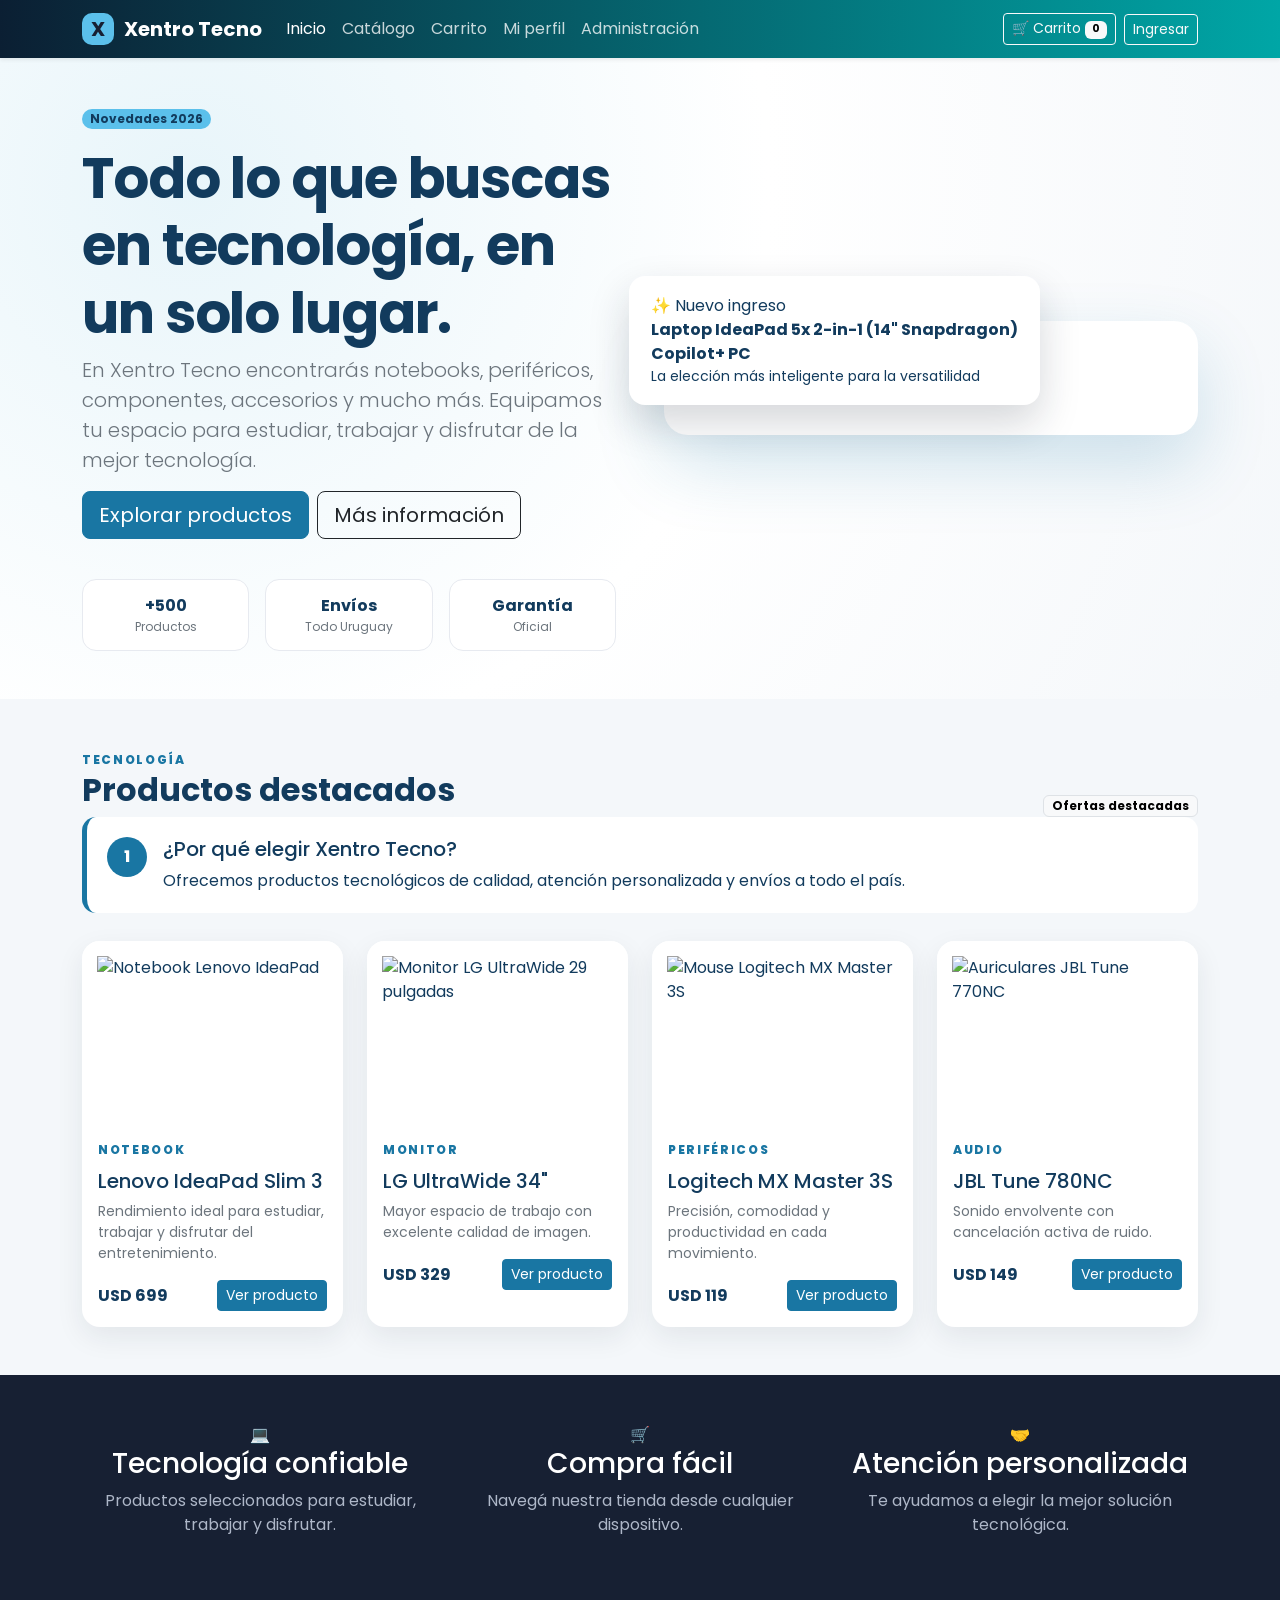
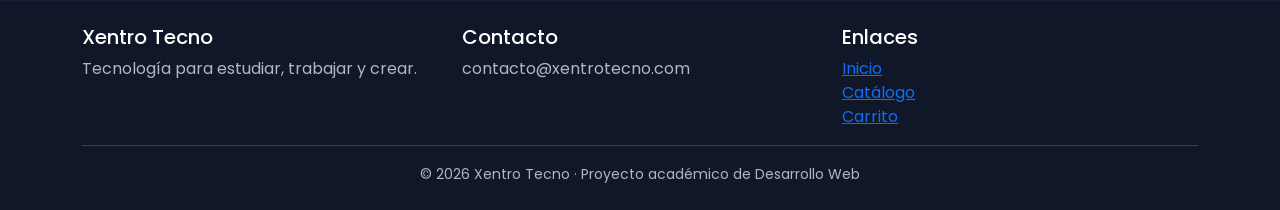
==== index.html @ 8dbfc78c "Corrección de errores Mejora búsqueda y restaura funcionalidades base." ====
<!doctype html>
<html lang="es">

<head>
    <meta charset="utf-8">
    <meta name="viewport" content="width=device-width, initial-scale=1">

    <link href="https://cdn.jsdelivr.net/npm/bootstrap@5.3.3/dist/css/bootstrap.min.css" rel="stylesheet">

    <link href="https://fonts.googleapis.com/css2?family=Poppins:wght@400;500;600;700;800&display=swap"
        rel="stylesheet">

    <link rel="stylesheet" href="css/styles.css">

    <title>Xentro Tecno | Inicio</title>
</head>

<body class="d-flex flex-column min-vh-100" data-page="inicio">

    <!-- ENCABEZADO Y NAVEGACIÓN -->
    <header>
        <nav class="navbar navbar-expand-lg navbar-dark sticky-top shadow-sm" aria-label="Navegación principal">
            <div class="container">

                <a class="navbar-brand fw-bold" href="index.html">
                    <span class="brand-mark" aria-hidden="true">X</span>
                    Xentro Tecno
                </a>

                <button class="navbar-toggler" type="button" data-bs-toggle="collapse" data-bs-target="#mainNav"
                    aria-controls="mainNav" aria-expanded="false" aria-label="Abrir menú de navegación">
                    <span class="navbar-toggler-icon"></span>
                </button>

                <div class="collapse navbar-collapse" id="mainNav">

                    <ul class="navbar-nav me-auto">
                        <li class="nav-item">
                            <a class="nav-link" data-page="inicio" href="index.html">Inicio</a>
                        </li>

                        <li class="nav-item">
                            <a class="nav-link" data-page="catalogo" href="catalogo.html">Catálogo</a>
                        </li>


                        <li class="nav-item">
                            <a class="nav-link" data-page="carrito" href="carrito.html">Carrito</a>
                        </li>

                        <li class="nav-item">
                            <a class="nav-link" data-page="perfil" href="perfil.html">Mi perfil</a>
                        </li>

                        <li class="nav-item">
                            <a class="nav-link" data-page="admin" href="admin.html">Administración</a>
                        </li>
                    </ul>

                    <a class="btn btn-outline-light btn-sm me-2" href="carrito.html">
                        <span aria-hidden="true">🛒</span>
                        Carrito
                        <span class="badge text-bg-light">0</span>
                    </a>

                    <button class="btn btn-outline-light btn-sm" id="btnLoginPlaceholder" type="button">
                        Ingresar
                    </button>

                </div>
            </div>
        </nav>
    </header>


    <!-- CONTENIDO PRINCIPAL -->
    <main class="flex-grow-1">

        <!-- HERO -->
        <section class="hero" aria-labelledby="titulo-principal">
            <div class="container py-5">

                <div class="row align-items-center g-5">

                    <div class="col-lg-6">

                        <span class="badge rounded-pill mb-3" style="background-color: #5bc0eb; color: #123b5d;">
                            Novedades 2026
                        </span>

                        <h1 id="titulo-principal" class="display-4 fw-bold">
                            Todo lo que buscas en tecnología, en un solo lugar.
                        </h1>

                        <p class="lead text-secondary">
                            En Xentro Tecno encontrarás notebooks, periféricos,
                            componentes, accesorios y mucho más. Equipamos tu espacio
                            para estudiar, trabajar y disfrutar de la mejor tecnología.
                        </p>

                        <div class="d-flex gap-2 flex-wrap">
                            <a class="btn btn-primary btn-lg" href="catalogo.html">
                                Explorar productos
                            </a>

                            <button class="btn btn-outline-dark btn-lg" id="btnProjectInfo" type="button">
                                Más información
                            </button>
                        </div>

                        <div class="row g-3 mt-4">

                            <div class="col-4">
                                <div class="metric">
                                    <strong>+500</strong>
                                    <span>Productos</span>
                                </div>
                            </div>

                            <div class="col-4">
                                <div class="metric">
                                    <strong>Envíos</strong>
                                    <span>Todo Uruguay</span>
                                </div>
                            </div>

                            <div class="col-4">
                                <div class="metric">
                                    <strong>Garantía</strong>
                                    <span>Oficial</span>
                                </div>
                            </div>

                        </div>
                    </div>


                    <!-- PRODUCTO DESTACADO -->
                    <div class="col-lg-6">
                        <div class="hero-card">

                            <div class="hero-card-header" aria-hidden="true">
                                <span class="dot"></span>
                                <span class="dot"></span>
                                <span class="dot"></span>
                            </div>

                            <img src="img/lenovo-ideapad-5x.jpg" class="hero-product-image"
                                alt="Notebook Lenovo IdeaPad 5x 2-in-1">

                            <div class="floating-card">
                                <span>✨ Nuevo ingreso</span>

                                <strong>
                                    Laptop IdeaPad 5x 2-in-1 (14" Snapdragon)
                                    <br>
                                    Copilot+ PC
                                </strong>

                                <small>
                                    La elección más inteligente para la versatilidad
                                </small>
                            </div>

                        </div>
                    </div>

                </div>
            </div>
        </section>


        <!-- PRODUCTOS DESTACADOS -->
        <section class="container py-5" aria-labelledby="productos-destacados">

            <div class="section-heading">
                <div>
                    <span class="eyebrow">Tecnología</span>
                    <h2 id="productos-destacados" class="fw-bold">
                        Productos destacados
                    </h2>
                </div>

                <span class="badge text-bg-light border">
                    Ofertas destacadas
                </span>
            </div>


            <div class="student-task">

                <div class="student-task-number" aria-hidden="true">
                    1
                </div>

                <div>
                    <h3 class="h5">
                        ¿Por qué elegir Xentro Tecno?
                    </h3>

                    <p class="mb-0">
                        Ofrecemos productos tecnológicos de calidad,
                        atención personalizada y envíos a todo el país.
                    </p>
                </div>

            </div>


            <div class="row g-4 mt-1">

                <!-- PRODUCTO 1 -->
                <div class="col-md-6 col-xl-3">
                    <article class="placeholder-product">

                        <img src="img/notebook.jpg" class="card-img-top product-image" alt="Notebook Lenovo IdeaPad">

                        <div class="p-3">

                            <span class="eyebrow">
                                Notebook
                            </span>

                            <h3 class="h5 mt-2">
                                Lenovo IdeaPad Slim 3
                            </h3>

                            <p class="text-secondary small">
                                Rendimiento ideal para estudiar, trabajar
                                y disfrutar del entretenimiento.
                            </p>

                            <div class="d-flex justify-content-between align-items-center">
                                <strong>USD 699</strong>

                                <a href="producto.html?id=p3" class="btn btn-primary btn-sm">
                                    Ver producto
                                </a>
                            </div>

                        </div>
                    </article>
                </div>


                <!-- PRODUCTO 2 -->
                <div class="col-md-6 col-xl-3">
                    <article class="placeholder-product">

                        <img src="img/monitor.jpg" class="card-img-top product-image"
                            alt="Monitor LG UltraWide 29 pulgadas">

                        <div class="p-3">

                            <span class="eyebrow">
                                Monitor
                            </span>

                            <h3 class="h5 mt-2">
                                LG UltraWide 34"
                            </h3>

                            <p class="text-secondary small">
                                Mayor espacio de trabajo con excelente
                                calidad de imagen.
                            </p>

                            <div class="d-flex justify-content-between align-items-center">
                                <strong>USD 329</strong>

                                <a href="producto.html?id=p5" class="btn btn-primary btn-sm">
                                    Ver producto
                                </a>
                            </div>

                        </div>
                    </article>
                </div>


                <!-- PRODUCTO 3 -->
                <div class="col-md-6 col-xl-3">
                    <article class="placeholder-product">

                        <img src="img/mouse.jpg" class="card-img-top product-image" alt="Mouse Logitech MX Master 3S">

                        <div class="p-3">

                            <span class="eyebrow">
                                Periféricos
                            </span>

                            <h3 class="h5 mt-2">
                                Logitech MX Master 3S
                            </h3>

                            <p class="text-secondary small">
                                Precisión, comodidad y productividad
                                en cada movimiento.
                            </p>

                            <div class="d-flex justify-content-between align-items-center">
                                <strong>USD 119</strong>

                                <a href="producto.html?id=p4" class="btn btn-primary btn-sm">
                                    Ver producto
                                </a>
                            </div>

                        </div>
                    </article>
                </div>


                <!-- PRODUCTO 4 -->
                <div class="col-md-6 col-xl-3">
                    <article class="placeholder-product">

                        <img src="img/auricular.jpg" class="card-img-top product-image"
                            alt="Auriculares JBL Tune 770NC">

                        <div class="p-3">

                            <span class="eyebrow">
                                Audio
                            </span>

                            <h3 class="h5 mt-2">
                                JBL Tune 780NC
                            </h3>

                            <p class="text-secondary small">
                                Sonido envolvente con cancelación
                                activa de ruido.
                            </p>

                            <div class="d-flex justify-content-between align-items-center">
                                <strong>USD 149</strong>

                                <a href="producto.html?id=p1" class="btn btn-primary btn-sm">
                                    Ver producto
                                </a>
                            </div>

                        </div>
                    </article>
                </div>

            </div>
        </section>


        <!-- BENEFICIOS -->
        <section class="benefits py-5" aria-labelledby="beneficios">

            <div class="container">

                <h2 id="beneficios" class="visually-hidden">
                    Beneficios de Xentro Tecno
                </h2>

                <div class="row g-4 text-center">

                    <div class="col-md-4">
                        <div class="benefit-card">

                            <span aria-hidden="true">💻</span>

                            <h3>
                                Tecnología confiable
                            </h3>

                            <p>
                                Productos seleccionados para estudiar,
                                trabajar y disfrutar.
                            </p>

                        </div>
                    </div>


                    <div class="col-md-4">
                        <div class="benefit-card">

                            <span aria-hidden="true">🛒</span>

                            <h3>
                                Compra fácil
                            </h3>

                            <p>
                                Navegá nuestra tienda desde cualquier dispositivo.
                            </p>

                        </div>
                    </div>


                    <div class="col-md-4">
                        <div class="benefit-card">

                            <span aria-hidden="true">🤝</span>

                            <h3>
                                Atención personalizada
                            </h3>

                            <p>
                                Te ayudamos a elegir la mejor solución tecnológica.
                            </p>

                        </div>
                    </div>

                </div>
            </div>
        </section>


        <!-- MODAL -->
        <div class="modal fade" id="projectInfoModal" tabindex="-1" aria-labelledby="projectInfoModalLabel"
            aria-hidden="true">

            <div class="modal-dialog modal-lg modal-dialog-centered">

                <div class="modal-content">

                    <div class="modal-header">

                        <h2 class="modal-title fs-5" id="projectInfoModalLabel">
                            Sobre Xentro Tecno
                        </h2>

                        <button class="btn-close" type="button" data-bs-dismiss="modal" aria-label="Cerrar">
                        </button>

                    </div>


                    <div class="modal-body">

                        <p>
                            En Xentro Tecno ofrecemos una amplia variedad
                            de productos tecnológicos para estudiar, trabajar
                            y disfrutar del entretenimiento. Nuestro compromiso
                            es brindar calidad, innovación y una excelente atención.
                        </p>


                        <div class="row g-3">

                            <div class="col-md-6">
                                <div class="sprint-summary">
                                    <strong>Amplio catálogo</strong>
                                    <span>
                                        Notebooks, periféricos, componentes
                                        y accesorios de las mejores marcas.
                                    </span>
                                </div>
                            </div>


                            <div class="col-md-6">
                                <div class="sprint-summary">
                                    <strong>Envíos rápidos</strong>
                                    <span>
                                        Realizamos envíos a todo Uruguay
                                        con seguimiento de tu compra.
                                    </span>
                                </div>
                            </div>


                            <div class="col-md-6">
                                <div class="sprint-summary">
                                    <strong>Garantía oficial</strong>
                                    <span>
                                        Todos nuestros productos cuentan
                                        con garantía y respaldo.
                                    </span>
                                </div>
                            </div>


                            <div class="col-md-6">
                                <div class="sprint-summary">
                                    <strong>Atención personalizada</strong>
                                    <span>
                                        Te asesoramos para encontrar el producto
                                        ideal según tus necesidades.
                                    </span>
                                </div>
                            </div>

                        </div>
                    </div>

                </div>
            </div>
        </div>

    </main>


    <!-- PIE DE PÁGINA -->
    <footer class="footer py-4 mt-auto">

        <div class="container">

            <div class="row g-4">

                <div class="col-md-4">
                    <h2 class="h5 text-white">
                        Xentro Tecno
                    </h2>

                    <p class="mb-0">
                        Tecnología para estudiar, trabajar y crear.
                    </p>
                </div>


                <div class="col-md-4">
                    <h2 class="h5 text-white">
                        Contacto
                    </h2>

                    <p class="mb-0">
                        contacto@xentrotecno.com
                    </p>
                </div>


                <div class="col-md-4">

                    <h2 class="h5 text-white">
                        Enlaces
                    </h2>

                    <nav aria-label="Enlaces del pie de página">

                        <a href="index.html" class="d-block">
                            Inicio
                        </a>

                        <a href="catalogo.html" class="d-block">
                            Catálogo
                        </a>

                        <a href="carrito.html" class="d-block">
                            Carrito
                        </a>

                    </nav>

                </div>

            </div>


            <hr>


            <div class="text-center">

                <small>
                    © 2026 Xentro Tecno · Proyecto académico de Desarrollo Web
                </small>

            </div>

        </div>
    </footer>


    <!-- NOTIFICACIONES -->
    <div class="toast-container position-fixed bottom-0 end-0 p-3">

        <div id="appToast" class="toast" role="status" aria-live="polite" aria-atomic="true">

            <div class="toast-header">

                <strong class="me-auto">
                    Xentro Tecno
                </strong>

                <button class="btn-close" type="button" data-bs-dismiss="toast" aria-label="Cerrar">
                </button>

            </div>

            <div class="toast-body" id="toastMessage"></div>

        </div>
    </div>


    <script src="https://cdn.jsdelivr.net/npm/bootstrap@5.3.3/dist/js/bootstrap.bundle.min.js"></script>
    <script src="js/base.js"></script>

</body>

</html>
---- css/styles.css ----
:root {
    --primary: #1976a3;
    --ink: #123b5d;
    --surface: #f4f7fa;
    --accent: #5bc0eb
}

* {
    box-sizing: border-box
}

body {
    font-family: Poppins, system-ui, sans-serif;
    color: var(--ink);
    background: var(--surface)
}

.navbar {
    background: linear-gradient(90deg, #0b1f33, #00a6a6)
}

.navbar .nav-link {
    color: #ffffffc7
}

.navbar .nav-link.active,
.navbar .nav-link:hover {
    color: #fff
}

.brand-mark {
    display: inline-grid;
    place-items: center;
    width: 32px;
    height: 32px;
    background: var(--accent);
    color: #172033;
    border-radius: 10px;
    margin-right: .35rem
}

.hero {
    background: radial-gradient(circle at 15% 20%, #e8f5fa 0, #fff 48%, #f4f7fa 100%)
}

.hero-card {
    position: relative;
    background: #fff;
    border-radius: 24px;
    padding: 12px;
    box-shadow: 0 30px 70px #1976a333
}

.hero-card img {
    height: 420px;
    width: 100%;
    object-fit: cover;
    border-radius: 16px
}

.hero-card-header {
    display: flex;
    gap: 7px;
    padding: 5px 4px 12px
}

.dot {
    width: 9px;
    height: 9px;
    border-radius: 50%;
    background: #dce2ef
}

.dot:first-child {
    background: #ff6b6b
}

.dot:nth-child(2) {
    background: #ffd43b
}

.dot:nth-child(3) {
    background: #51cf66
}

.floating-card {
    position: absolute;
    left: -35px;
    bottom: 30px;
    background: #fff;
    padding: 18px 22px;
    border-radius: 16px;
    box-shadow: 0 18px 40px #1720332e;
    display: flex;
    flex-direction: column
}

.metric {
    background: #fff;
    border: 1px solid #e7eaf0;
    border-radius: 14px;
    padding: 14px;
    text-align: center;
    display: flex;
    flex-direction: column
}

.metric span {
    font-size: .75rem;
    color: #6c757d
}

.section-heading {
    display: flex;
    justify-content: space-between;
    align-items: end
}

.eyebrow {
    font-size: .75rem;
    text-transform: uppercase;
    letter-spacing: .14em;
    color: var(--primary);
    font-weight: 800
}

.student-task {
    display: flex;
    gap: 16px;
    background: #fff;
    border-left: 5px solid var(--primary);
    border-radius: 14px;
    padding: 20px
}

.student-task-number {
    display: grid;
    place-items: center;
    flex: 0 0 40px;
    height: 40px;
    border-radius: 50%;
    background: var(--primary);
    color: #fff;
    font-weight: 800
}

.placeholder-product {
    height: 100%;
    background: #fff;
    border-radius: 18px;
    overflow: hidden;
    box-shadow: 0 10px 28px #17203314
}

.placeholder-image {
    height: 210px;
    background: repeating-linear-gradient(45deg, #eef1f7, #eef1f7 12px, #e5e9f1 12px, #e5e9f1 24px);
    display: grid;
    place-items: center;
    color: #7a8497;
    font-weight: 700
}

.benefits {
    background: #172033;
    color: #fff
}

.benefit-card p {
    color: #aeb7c8
}

.footer {
    background: #0f1728;
    color: #aeb7c8
}

.sprint-summary {
    background: #f5f7fb;
    border: 1px solid #e3e7ef;
    border-radius: 12px;
    padding: 14px;
    display: flex;
    flex-direction: column
}

.locked-module {
    max-width: 860px;
    margin: 40px auto;
    text-align: center;
    background: #fff;
    border-radius: 24px;
    padding: 48px;
    box-shadow: 0 18px 45px #17203317
}

.locked-icon {
    font-size: 4rem
}

.locked-card {
    margin-top: 28px;
    text-align: left;
    background: #f7f8fb;
    border: 1px dashed #b7c0d0;
    border-radius: 16px;
    padding: 24px
}

@media(max-width:767px) {
    .floating-card {
        position: static;
        margin-top: 10px
    }

    .hero-card img {
        height: 320px
    }

    .locked-module {
        padding: 30px 20px
    }

    .section-heading {
        align-items: start;
        flex-direction: column
    }
}

.product-image {
    width: 100%;
    height: 180px;
    object-fit: contain;
    background: #fff;
    padding: 15px;
    display: block;
}

.hero-card img {
    height: 470px;
    width: 100%;
    object-fit: contain;
    border-radius: 16px;
}

.hero-product-image {
    padding: 20px;
    transform: translate(25px, -70px);
}

.btn-primary {
    background-color: #1976a3 !important;
    border-color: #1976a3 !important;
    color: #fff !important;
}

.btn-primary:hover {
    background-color: #123b5d !important;
    border-color: #123b5d !important;
}

.hero h1 {
    color: var(--ink);
    font-weight: 700;
    letter-spacing: -0.02em;
}
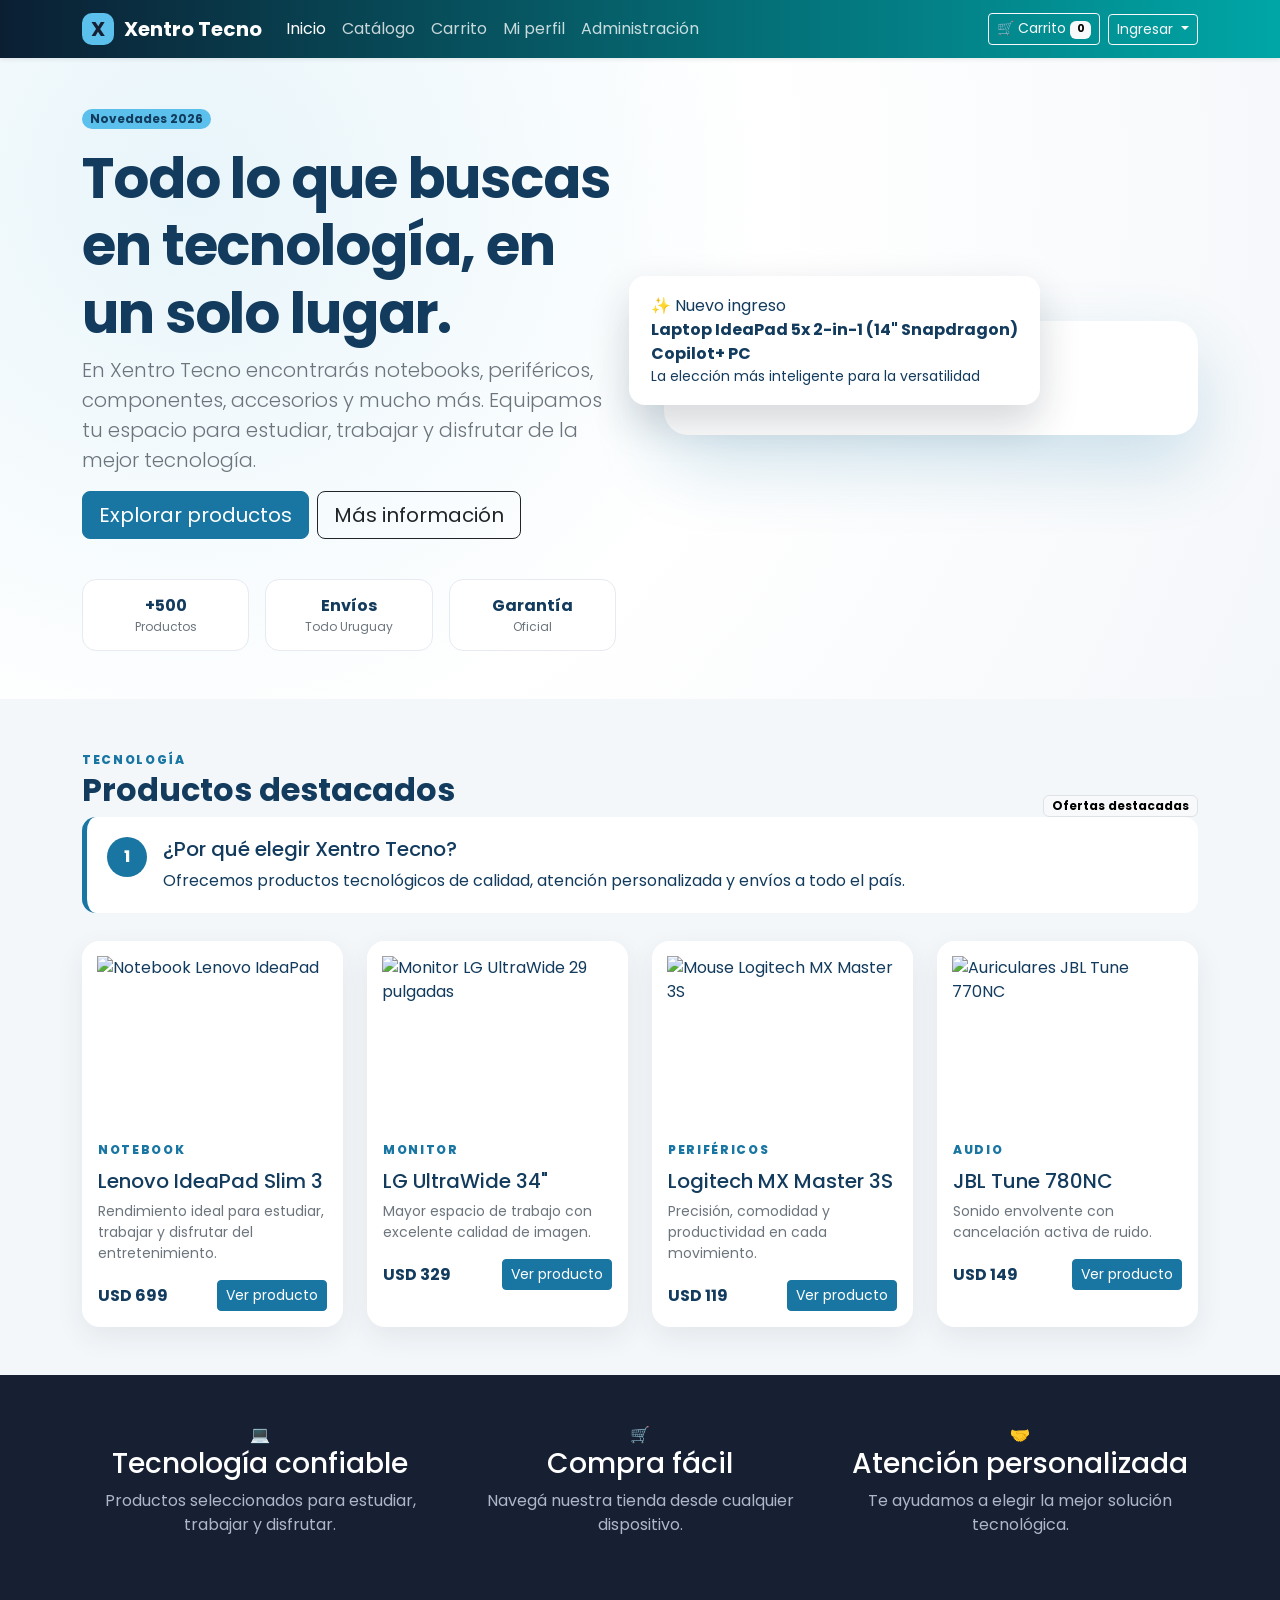
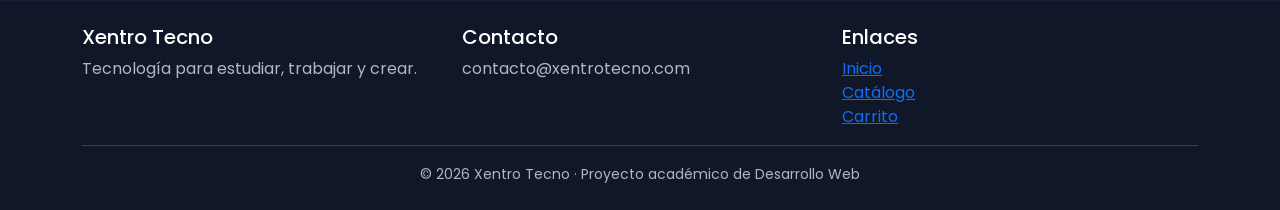
==== commit 5f0ae94a: "Implementa menú de usuario con cierre de sesión - Muestra el nombre y apellido del usuario autentica" ====
--- a/index.html
+++ b/index.html
@@ -60,12 +60,44 @@
                     <a class="btn btn-outline-light btn-sm me-2" href="carrito.html">
                         <span aria-hidden="true">🛒</span>
                         Carrito
-                        <span class="badge text-bg-light">0</span>
+                        <span class="badge text-bg-light" id="contadorCarrito">0</span>
                     </a>
 
-                    <button class="btn btn-outline-light btn-sm" id="btnLoginPlaceholder" type="button">
-                        Ingresar
-                    </button>
+                    <div class="dropdown">
+                        <button
+                            class="btn btn-outline-light btn-sm dropdown-toggle"
+                            type="button"
+                            id="btnLoginPlaceholder"
+                            data-bs-toggle="dropdown"
+                            aria-expanded="false">
+                            Ingresar
+                        </button>
+
+                        <ul
+                            class="dropdown-menu dropdown-menu-end"
+                            id="menuUsuario"
+                            aria-labelledby="btnLoginPlaceholder">
+
+                            <li>
+                                <a class="dropdown-item" href="perfil.html">
+                                    Mi perfil
+                                </a>
+                            </li>
+
+                            <li>
+                                <hr class="dropdown-divider">
+                            </li>
+
+                            <li>
+                                <button
+                                    class="dropdown-item"
+                                    type="button"
+                                    id="btnCerrarSesion">
+                                    Cerrar sesión
+                                </button>
+                            </li>
+                        </ul>
+                    </div>
 
                 </div>
             </div>
@@ -597,6 +629,7 @@
 
     <script src="https://cdn.jsdelivr.net/npm/bootstrap@5.3.3/dist/js/bootstrap.bundle.min.js"></script>
     <script src="js/base.js"></script>
+    <script type="module" src="js/auth-nav.js"></script>
 
 </body>
 
--- a/css/styles.css
+++ b/css/styles.css
@@ -263,4 +263,22 @@
     color: var(--ink);
     font-weight: 700;
     letter-spacing: -0.02em;
+}
+
+.card img {
+    width: 100%;
+    height: 220px;
+    object-fit: contain;
+}
+
+.campo-invalido {
+    border-color: #dc3545 !important;
+}
+
+.error-campo {
+    display: none;
+}
+
+.error-campo:not(:empty) {
+    display: block;
 }
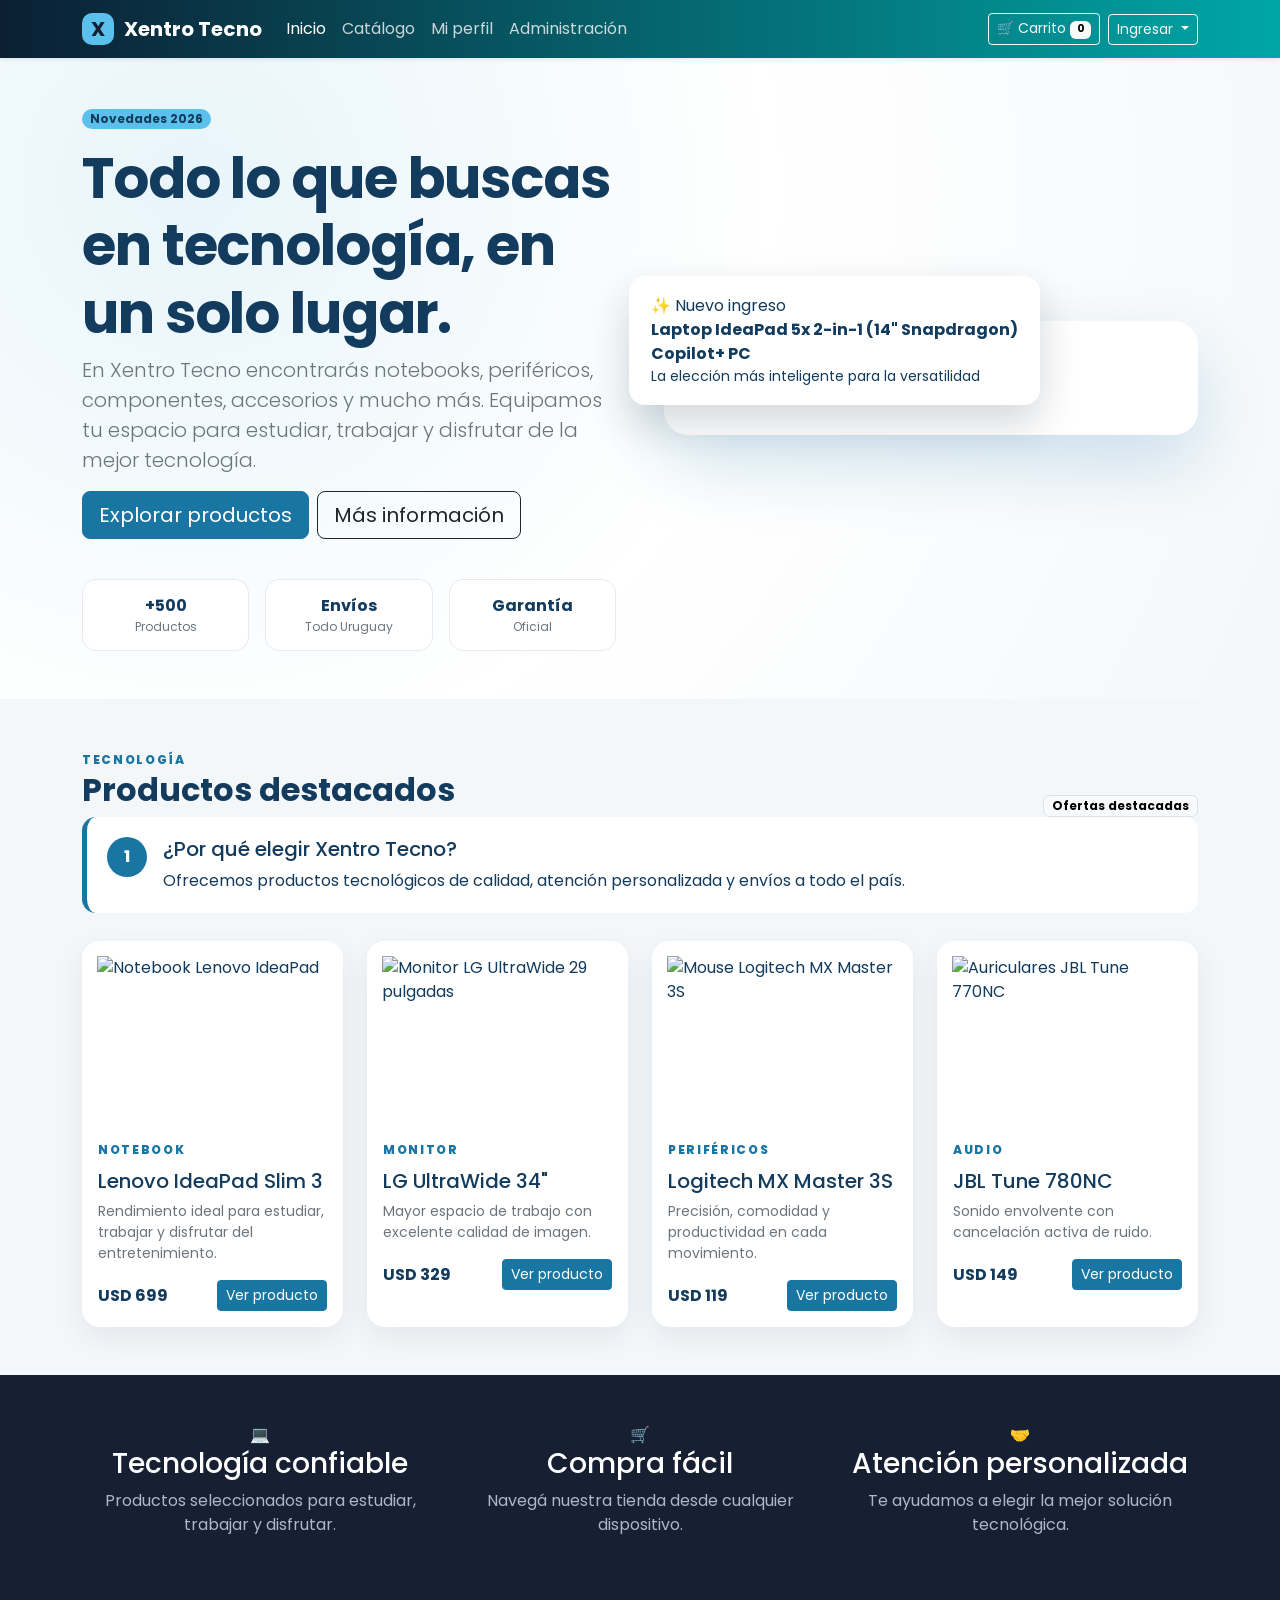
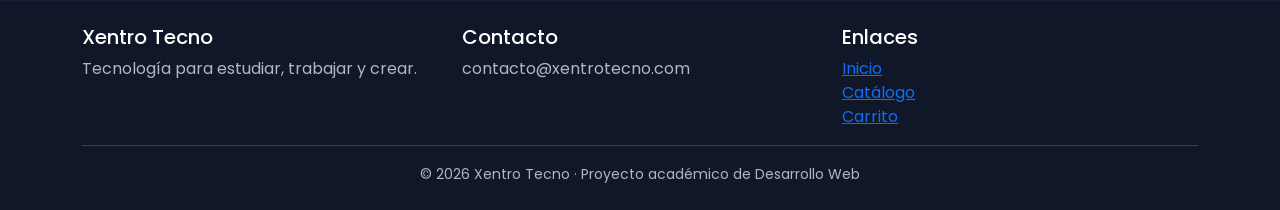
==== commit d102cb38: "Corrección y unificación de la barra de navegación Se eliminó el acceso duplicado al carrito en toda" ====
--- a/index.html
+++ b/index.html
@@ -41,11 +41,6 @@
 
                         <li class="nav-item">
                             <a class="nav-link" data-page="catalogo" href="catalogo.html">Catálogo</a>
-                        </li>
-
-
-                        <li class="nav-item">
-                            <a class="nav-link" data-page="carrito" href="carrito.html">Carrito</a>
                         </li>
 
                         <li class="nav-item">
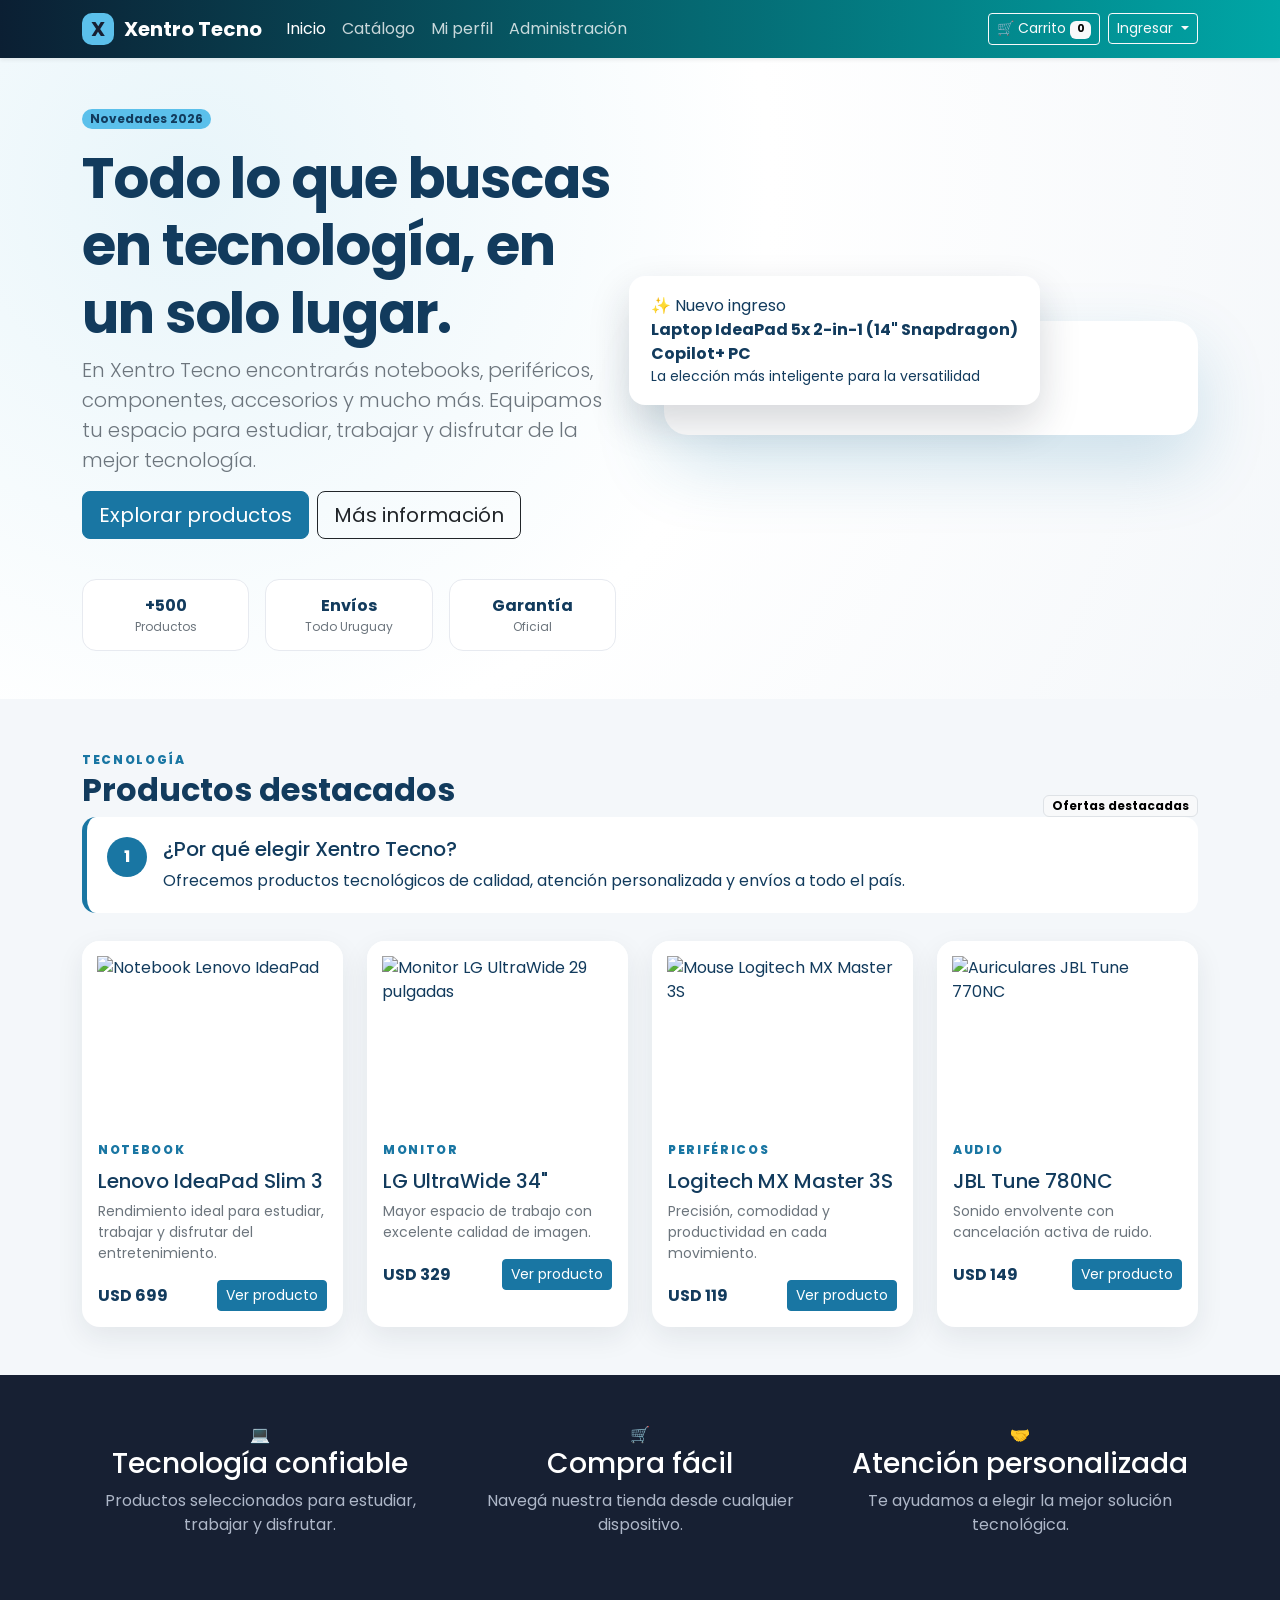
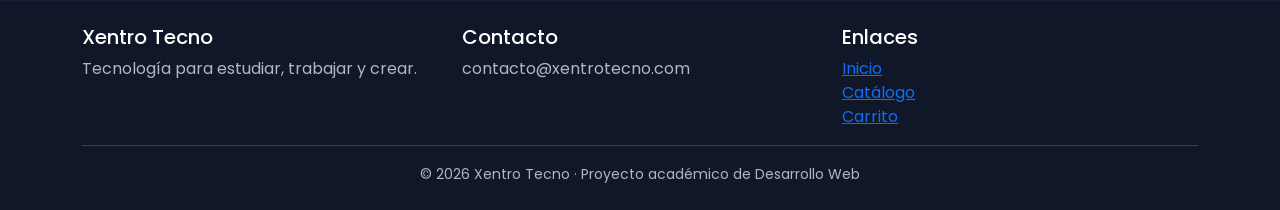
==== commit 11b73773: "Mejora de la navegación en dispositivos móviles Se reorganizó la barra de navegación en las páginas " ====
--- a/index.html
+++ b/index.html
@@ -19,6 +19,7 @@
 
     <!-- ENCABEZADO Y NAVEGACIÓN -->
     <header>
+        
         <nav class="navbar navbar-expand-lg navbar-dark sticky-top shadow-sm" aria-label="Navegación principal">
             <div class="container">
 
@@ -27,34 +28,12 @@
                     Xentro Tecno
                 </a>
 
-                <button class="navbar-toggler" type="button" data-bs-toggle="collapse" data-bs-target="#mainNav"
-                    aria-controls="mainNav" aria-expanded="false" aria-label="Abrir menú de navegación">
-                    <span class="navbar-toggler-icon"></span>
-                </button>
-
-                <div class="collapse navbar-collapse" id="mainNav">
-
-                    <ul class="navbar-nav me-auto">
-                        <li class="nav-item">
-                            <a class="nav-link" data-page="inicio" href="index.html">Inicio</a>
-                        </li>
-
-                        <li class="nav-item">
-                            <a class="nav-link" data-page="catalogo" href="catalogo.html">Catálogo</a>
-                        </li>
-
-                        <li class="nav-item">
-                            <a class="nav-link" data-page="perfil" href="perfil.html">Mi perfil</a>
-                        </li>
-
-                        <li class="nav-item">
-                            <a class="nav-link" data-page="admin" href="admin.html">Administración</a>
-                        </li>
-                    </ul>
-
-                    <a class="btn btn-outline-light btn-sm me-2" href="carrito.html">
+                <!-- Carrito y usuario siempre visibles -->
+                <div class="d-flex align-items-center gap-2 ms-auto order-lg-2">
+
+                    <a class="btn btn-outline-light btn-sm" href="carrito.html" aria-label="Ver carrito">
                         <span aria-hidden="true">🛒</span>
-                        Carrito
+                        <span class="d-none d-sm-inline">Carrito</span>
                         <span class="badge text-bg-light" id="contadorCarrito">0</span>
                     </a>
 
@@ -74,14 +53,10 @@
                             aria-labelledby="btnLoginPlaceholder">
 
                             <li>
-                                <a class="dropdown-item" href="perfil.html">
-                                    Mi perfil
-                                </a>
+                                <a class="dropdown-item" href="perfil.html">Mi perfil</a>
                             </li>
 
-                            <li>
-                                <hr class="dropdown-divider">
-                            </li>
+                            <li><hr class="dropdown-divider"></li>
 
                             <li>
                                 <button
@@ -95,8 +70,45 @@
                     </div>
 
                 </div>
+
+                <!-- Botón hamburguesa -->
+                <button
+                    class="navbar-toggler ms-2 order-lg-3"
+                    type="button"
+                    data-bs-toggle="collapse"
+                    data-bs-target="#mainNav"
+                    aria-controls="mainNav"
+                    aria-expanded="false"
+                    aria-label="Abrir menú de navegación">
+                    <span class="navbar-toggler-icon"></span>
+                </button>
+
+                <!-- Enlaces del menú -->
+                <div class="collapse navbar-collapse order-lg-1" id="mainNav">
+
+                    <ul class="navbar-nav me-auto">
+                        <li class="nav-item">
+                            <a class="nav-link" data-page="inicio" href="index.html">Inicio</a>
+                        </li>
+
+                        <li class="nav-item">
+                            <a class="nav-link" data-page="catalogo" href="catalogo.html">Catálogo</a>
+                        </li>
+
+                        <li class="nav-item">
+                            <a class="nav-link" data-page="perfil" href="perfil.html">Mi perfil</a>
+                        </li>
+
+                        <li class="nav-item">
+                            <a class="nav-link" data-page="admin" href="admin.html">Administración</a>
+                        </li>
+                    </ul>
+
+                </div>
+
             </div>
         </nav>
+
     </header>
 
 
--- a/css/styles.css
+++ b/css/styles.css
@@ -281,4 +281,17 @@
 
 .error-campo:not(:empty) {
     display: block;
+}
+
+/* Tabla de productos adaptable en Administración */
+.table-responsive {
+    width: 100%;
+    max-width: 100%;
+    overflow-x: auto;
+    -webkit-overflow-scrolling: touch;
+}
+
+.table-responsive table {
+    min-width: 700px;
+    margin-bottom: 0;
 }
